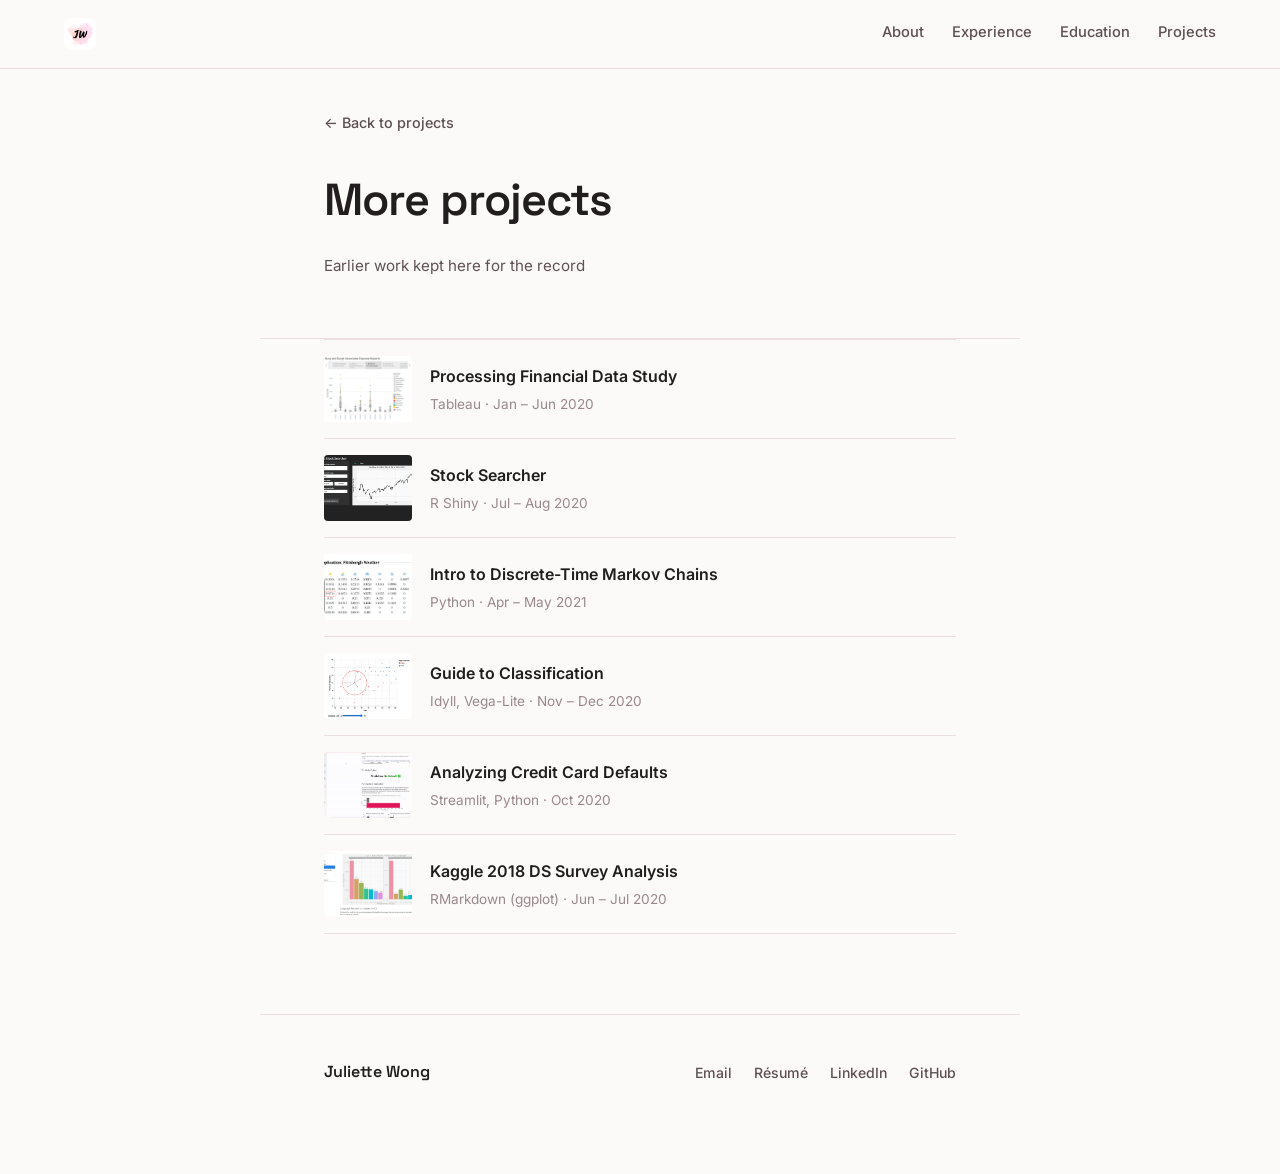
==== projects-archive.html @ bf14267d "add assets, update references" ====
<!doctype html>
<html lang="en">
  <head>
    <meta charset="UTF-8" />
    <meta name="viewport" content="width=device-width, initial-scale=1" />
    <title>More Projects Juliette Wong</title>
    <link rel="icon" type="image/svg+xml" href="assets/images/favicon.png" />
    <meta
      name="description"
      content="Archive of earlier projects by Juliette Wong."
    />
    <link rel="preconnect" href="https://fonts.googleapis.com" />
    <link rel="preconnect" href="https://fonts.gstatic.com" crossorigin />
    <link
      href="https://fonts.googleapis.com/css2?family=Space+Grotesk:wght@500;600;700&family=Inter:wght@400;500;600&display=swap"
      rel="stylesheet"
    />
    <link rel="stylesheet" href="styles.css" />
    <link rel="stylesheet" href="styles-detail.css" />
  </head>
  <body>
    <a class="skip-link" href="#main">Skip to content</a>

    <header class="site-header">
      <a class="wordmark" href="index.html">
        <img src="assets/images/favicon.png" alt="JW" width="32" height="32" />
      </a>
      <nav class="site-nav" aria-label="Primary">
        <a href="index.html#about">About</a>
        <a href="index.html#experience">Experience</a>
        <a href="index.html#education">Education</a>
        <a href="index.html#projects">Projects</a>
      </nav>
    </header>

    <main id="main">
      <div class="detail-header">
        <a class="back-link" href="index.html#projects"
          >&larr; Back to projects</a
        >
      </div>

      <div class="detail-hero">
        <h1 class="detail-title">More projects</h1>
        <p class="detail-meta">
          <span>Earlier work kept here for the record</span>
        </p>
      </div>

      <section class="section" style="border-top: none; padding-top: 0">
        <ul class="project-index">
          <li class="project-row">
            <a class="project-thumb" href="work/auditstudy.html">
              <img
                src="assets/images/proj-audit-study.png"
                alt="Static visualization of an expenses dataset"
                loading="lazy"
              />
            </a>
            <div class="project-info">
              <a class="project-title" href="work/auditstudy.html"
                >Processing Financial Data Study</a
              >
              <span class="project-meta">Tableau · Jan – Jun 2020</span>
            </div>
          </li>

          <li class="project-row">
            <a class="project-thumb" href="work/stocksearcher.html">
              <img
                src="assets/images/proj-stock-searcher.png"
                alt="Basic Stock Searcher interface"
                loading="lazy"
              />
            </a>
            <div class="project-info">
              <a class="project-title" href="work/stocksearcher.html"
                >Stock Searcher</a
              >
              <span class="project-meta">R Shiny · Jul – Aug 2020</span>
            </div>
          </li>

          <li class="project-row">
            <a
              class="project-thumb"
              href="https://github.com/jujuwong21/21344-Final-Project"
              target="_blank"
              rel="noopener"
            >
              <img
                src="assets/images/proj-markov-chains.png"
                alt="Discrete-time Markov chain diagram"
                loading="lazy"
              />
            </a>
            <div class="project-info">
              <a
                class="project-title"
                href="https://github.com/jujuwong21/21344-Final-Project"
                target="_blank"
                rel="noopener"
                >Intro to Discrete-Time Markov Chains</a
              >
              <span class="project-meta">Python · Apr – May 2021</span>
            </div>
          </li>

          <li class="project-row">
            <a
              class="project-thumb"
              href="https://github.com/jujuwong21/fp-classification_clarification"
              target="_blank"
              rel="noopener"
            >
              <img
                src="assets/images/proj-classification-guide.png"
                alt="Illustration from Guide to Classification"
                loading="lazy"
              />
            </a>
            <div class="project-info">
              <a
                class="project-title"
                href="https://github.com/jujuwong21/fp-classification_clarification"
                target="_blank"
                rel="noopener"
                >Guide to Classification</a
              >
              <span class="project-meta"
                >Idyll, Vega-Lite · Nov – Dec 2020</span
              >
            </div>
          </li>

          <li class="project-row">
            <a
              class="project-thumb"
              href="https://github.com/jujuwong21/a3-nathan-juliette-a3"
              target="_blank"
              rel="noopener"
            >
              <img
                src="assets/images/proj-credit-card-default.png"
                alt="Dashboard analyzing credit card defaults"
                loading="lazy"
              />
            </a>
            <div class="project-info">
              <a
                class="project-title"
                href="https://github.com/jujuwong21/a3-nathan-juliette-a3"
                target="_blank"
                rel="noopener"
                >Analyzing Credit Card Defaults</a
              >
              <span class="project-meta">Streamlit, Python · Oct 2020</span>
            </div>
          </li>

          <li class="project-row">
            <a
              class="project-thumb"
              href="https://jujuwong21.github.io/Kaggle-2018-Survey-Results/"
              target="_blank"
              rel="noopener"
            >
              <img
                src="assets/images/proj-kaggle-survey.png"
                alt="Kaggle 2018 Data Science Survey analysis"
                loading="lazy"
              />
            </a>
            <div class="project-info">
              <a
                class="project-title"
                href="https://jujuwong21.github.io/Kaggle-2018-Survey-Results/"
                target="_blank"
                rel="noopener"
                >Kaggle 2018 DS Survey Analysis</a
              >
              <span class="project-meta"
                >RMarkdown (ggplot) · Jun – Jul 2020</span
              >
            </div>
          </li>
        </ul>
      </section>
    </main>

    <footer class="site-footer">
      <p class="footer-name">Juliette Wong</p>
      <ul class="footer-links">
        <li><a href="mailto:juliette.wong1998@gmail.com">Email</a></li>
        <li>
          <a
            href="assets/resume/juliette-wong-resume.pdf"
            target="_blank"
            rel="noopener"
            >Résumé</a
          >
        </li>
        <li>
          <a
            href="https://www.linkedin.com/in/juliettenwong/"
            target="_blank"
            rel="noopener"
            >LinkedIn</a
          >
        </li>
        <li>
          <a href="https://github.com/jujuwong21" target="_blank" rel="noopener"
            >GitHub</a
          >
        </li>
      </ul>
    </footer>
  </body>
</html>
---- styles.css ----
/* ---------------------------------------------------------
   Tokens
--------------------------------------------------------- */
:root {
  --bg: #fcfaf9;
  --bg-alt: #f4ecec;
  --ink: #221d1f;
  --ink-soft: #5e5155;
  --ink-faint: #99898d;
  --accent: #b8697a;
  --accent-soft: #f3e1e5;
  --rule: #ebdfdf;

  --display: "Space Grotesk", "Helvetica Neue", Arial, sans-serif;
  --body: "Inter", -apple-system, BlinkMacSystemFont, "Segoe UI", sans-serif;

  --content-width: 760px;
  --gutter: clamp(24px, 6vw, 64px);
}

* {
  box-sizing: border-box;
}

html {
  scroll-behavior: smooth;
}

body {
  margin: 0;
  background: var(--bg);
  color: var(--ink);
  font-family: var(--body);
  font-size: 16px;
  line-height: 1.65;
  -webkit-font-smoothing: antialiased;
}

@media (prefers-reduced-motion: reduce) {
  html {
    scroll-behavior: auto;
  }
}

.skip-link {
  position: absolute;
  left: -999px;
  top: 0;
  background: var(--ink);
  color: var(--bg);
  padding: 12px 20px;
  z-index: 100;
}
.skip-link:focus {
  left: var(--gutter);
}

a {
  color: inherit;
}

:focus-visible {
  outline: 2px solid var(--accent);
  outline-offset: 3px;
}

/* ---------------------------------------------------------
   Header
--------------------------------------------------------- */
.site-header {
  position: sticky;
  top: 0;
  z-index: 10;
  display: flex;
  align-items: center;
  justify-content: space-between;
  padding: 18px var(--gutter);
  background: rgba(252, 250, 249, 0.9);
  backdrop-filter: blur(6px);
  border-bottom: 1px solid var(--rule);
}

.wordmark {
  display: flex;
  align-items: center;
  text-decoration: none;
}

.wordmark img {
  display: block;
  border-radius: 8px;
}

.site-nav {
  display: flex;
  gap: clamp(16px, 3vw, 28px);
}

.site-nav a {
  text-decoration: none;
  font-size: 0.92rem;
  font-weight: 500;
  color: var(--ink-soft);
  border-bottom: 1px solid transparent;
  padding-bottom: 2px;
  transition:
    color 0.15s ease,
    border-color 0.15s ease;
}

.site-nav a:hover {
  color: var(--ink);
  border-color: var(--accent);
}

/* ---------------------------------------------------------
   Hero
--------------------------------------------------------- */
.hero {
  max-width: 900px;
  margin: 0 auto;
  padding: clamp(64px, 12vw, 140px) var(--gutter) clamp(48px, 8vw, 84px);
}

.hero-kicker {
  font-size: 0.9rem;
  color: var(--accent);
  margin: 0 0 18px;
  font-weight: 600;
}

.hero-headline {
  font-family: var(--display);
  font-weight: 600;
  font-size: clamp(2.4rem, 7vw, 4.4rem);
  line-height: 1.08;
  margin: 0 0 24px;
  letter-spacing: -0.02em;
  color: var(--ink);
}

.hero-headline span {
  font-style: normal;
  color: var(--ink);
}

.hero-sub {
  max-width: 46ch;
  font-size: 1.1rem;
  color: var(--ink-soft);
  margin: 0 0 36px;
}

.hero-scroll {
  display: inline-block;
  text-decoration: none;
  color: var(--accent);
  font-size: 0.9rem;
  font-weight: 600;
  border-bottom: 1px solid var(--accent);
  padding-bottom: 3px;
}

/* ---------------------------------------------------------
   Sections (shared)
--------------------------------------------------------- */
.section {
  max-width: var(--content-width);
  margin: 0 auto;
  padding: clamp(44px, 8vw, 80px) var(--gutter);
  border-top: 1px solid var(--rule);
}

.section-heading {
  font-family: var(--display);
  font-weight: 600;
  font-size: clamp(1.5rem, 3.4vw, 1.9rem);
  margin: 0 0 28px;
  letter-spacing: -0.01em;
}

.section-head {
  display: flex;
  align-items: baseline;
  justify-content: space-between;
  gap: 16px;
  flex-wrap: wrap;
}

.resume-link {
  font-size: 0.88rem;
  font-weight: 600;
  color: var(--accent);
  text-decoration: none;
  border-bottom: 1px solid var(--accent);
  padding-bottom: 2px;
  white-space: nowrap;
}

/* ---------------------------------------------------------
   About
--------------------------------------------------------- */
.about-grid {
  display: grid;
  grid-template-columns: 180px 1fr;
  gap: clamp(24px, 5vw, 48px);
  align-items: start;
}

.about-photo {
  margin: 0;
}

.about-photo img {
  width: 100%;
  aspect-ratio: 4 / 5;
  object-fit: cover;
  border-radius: 4px;
}

.about-copy p {
  margin: 0 0 16px;
  color: var(--ink-soft);
}

.about-copy p:last-child {
  margin-bottom: 0;
}

.about-copy strong {
  color: var(--ink);
  font-weight: 600;
}

@media (max-width: 560px) {
  .about-grid {
    grid-template-columns: 1fr;
  }
  .about-photo {
    max-width: 200px;
  }
}

/* ---------------------------------------------------------
   Experience / Education / Research / Community — timeline
--------------------------------------------------------- */
.timeline {
  list-style: none;
  margin: 0;
  padding: 0;
  border-left: 1px solid var(--rule);
}

.timeline li {
  position: relative;
  padding: 0 0 22px 22px;
  display: grid;
  grid-template-columns: 172px 1fr;
  grid-template-rows: auto auto auto;
  gap: 4px 14px;
  align-items: baseline;
}

.timeline li::before {
  content: "";
  position: absolute;
  left: -4px;
  top: 6px;
  width: 7px;
  height: 7px;
  border-radius: 50%;
  background: var(--accent);
}

.timeline-date {
  font-size: 0.82rem;
  color: var(--ink-faint);
  grid-column: 1;
  grid-row: 1 / -1;
  align-self: start;
  font-variant-numeric: tabular-nums;
}

.timeline-role {
  font-weight: 600;
  grid-column: 2;
  grid-row: 1;
  color: var(--ink);
}

.timeline-promo {
  font-weight: 500;
  color: var(--ink-faint);
  font-size: 0.88em;
}

.timeline-org {
  grid-column: 2;
  grid-row: 2;
  color: var(--ink-soft);
  font-size: 0.9rem;
  text-decoration: none;
}

a.timeline-org:hover {
  color: var(--accent);
}

.timeline-bullets {
  grid-column: 2;
  grid-row: 3;
  margin: 10px 0 0;
  padding: 0 0 0 18px;
  list-style: disc;
}

.timeline-bullets li {
  display: list-item;
  padding: 0;
  color: var(--ink-soft);
  font-size: 0.92rem;
  line-height: 1.6;
  margin-bottom: 6px;
}

.timeline-bullets li::before {
  content: none;
}
.timeline-bullets li:last-child {
  margin-bottom: 0;
}

.timeline-item--muted .timeline-role,
.timeline-item--muted .timeline-org {
  opacity: 0.72;
}

@media (max-width: 560px) {
  .timeline li {
    grid-template-columns: 1fr;
    grid-template-rows: auto auto auto;
  }
  .timeline-date {
    grid-column: 1;
    grid-row: 1;
  }
  .timeline-role {
    grid-column: 1;
    grid-row: 2;
  }
  .timeline-org {
    grid-column: 1;
    grid-row: 3;
  }
  .timeline-bullets {
    grid-column: 1;
    grid-row: 4;
  }
}

/* ---------------------------------------------------------
   Projects — index list
--------------------------------------------------------- */
.project-index {
  list-style: none;
  margin: 0;
  padding: 0;
}

.project-row {
  display: grid;
  grid-template-columns: 88px 1fr;
  gap: 18px;
  align-items: center;
  padding: 16px 0;
  border-top: 1px solid var(--rule);
}

.project-row:last-child {
  border-bottom: 1px solid var(--rule);
}

.project-thumb {
  display: block;
  aspect-ratio: 4 / 3;
  overflow: hidden;
  border-radius: 4px;
  background: var(--bg-alt);
}

.project-thumb img {
  width: 100%;
  height: 100%;
  object-fit: cover;
  display: block;
  transition: transform 0.35s ease;
}

.project-row a.project-thumb:hover img {
  transform: scale(1.05);
}

.project-thumb--soon img {
  opacity: 0.5;
}

.project-info {
  display: flex;
  flex-direction: column;
  gap: 3px;
}

.project-title {
  font-weight: 600;
  text-decoration: none;
  color: var(--ink);
}

.project-row a.project-title:hover {
  color: var(--accent);
}

.project-title--soon {
  color: var(--ink-faint);
}

.project-meta {
  font-size: 0.85rem;
  color: var(--ink-faint);
}

@media (max-width: 480px) {
  .project-row {
    grid-template-columns: 60px 1fr;
    gap: 12px;
  }
}

/* ---------------------------------------------------------
   Footer
--------------------------------------------------------- */
.site-footer {
  max-width: var(--content-width);
  margin: 0 auto;
  padding: 44px var(--gutter) 88px;
  border-top: 1px solid var(--rule);
  display: flex;
  flex-wrap: wrap;
  align-items: center;
  justify-content: space-between;
  gap: 16px;
}

.footer-name {
  font-family: var(--display);
  font-weight: 600;
  margin: 0;
}

.footer-links {
  list-style: none;
  display: flex;
  gap: 22px;
  margin: 0;
  padding: 0;
}

.footer-links a {
  text-decoration: none;
  color: var(--ink-soft);
  font-size: 0.88rem;
  font-weight: 500;
}

.footer-links a:hover {
  color: var(--accent);
}
---- styles-detail.css ----
/* ---------------------------------------------------------
   Project detail page — extends styles-v3.css tokens
--------------------------------------------------------- */

.detail-header {
  max-width: var(--content-width);
  margin: 0 auto;
  padding: 40px var(--gutter) 0;
}

.back-link {
  display: inline-flex;
  align-items: center;
  gap: 6px;
  text-decoration: none;
  color: var(--ink-soft);
  font-size: 0.9rem;
  font-weight: 500;
}

.back-link:hover { color: var(--accent); }

.detail-hero {
  max-width: var(--content-width);
  margin: 0 auto;
  padding: 28px var(--gutter) 40px;
  border-bottom: 1px solid var(--rule);
}

.detail-title {
  font-family: var(--display);
  font-weight: 600;
  font-size: clamp(2rem, 5vw, 2.8rem);
  letter-spacing: -0.02em;
  margin: 0 0 16px;
}

.detail-meta {
  display: flex;
  flex-wrap: wrap;
  gap: 8px 14px;
  align-items: center;
  color: var(--ink-soft);
  font-size: 0.95rem;
  margin: 0 0 20px;
}

.detail-meta .dot {
  width: 3px;
  height: 3px;
  border-radius: 50%;
  background: var(--ink-faint);
  display: inline-block;
}

.detail-link {
  display: inline-block;
  text-decoration: none;
  color: var(--accent);
  font-weight: 600;
  font-size: 0.92rem;
  border-bottom: 1px solid var(--accent);
  padding-bottom: 2px;
}

.detail-body {
  max-width: var(--content-width);
  margin: 0 auto;
  padding: 40px var(--gutter) 80px;
}

.detail-body h2 {
  font-family: var(--display);
  font-weight: 600;
  font-size: 1.3rem;
  letter-spacing: -0.01em;
  margin: 40px 0 16px;
}

.detail-body h2:first-child { margin-top: 0; }

.detail-body p {
  color: var(--ink-soft);
  margin: 0 0 18px;
}

.detail-body strong { color: var(--ink); font-weight: 600; }

.detail-figure {
  margin: 28px 0;
}

.detail-figure img {
  width: 100%;
  border-radius: 6px;
  display: block;
  border: 1px solid var(--rule);
}

.detail-figure figcaption {
  margin-top: 10px;
  font-size: 0.85rem;
  color: var(--ink-faint);
}

.figure-pair {
  display: grid;
  grid-template-columns: 1fr 1fr;
  gap: 20px;
  margin: 28px 0;
}

.figure-pair .detail-figure { margin: 0; }

@media (max-width: 560px) {
  .figure-pair { grid-template-columns: 1fr; }
}
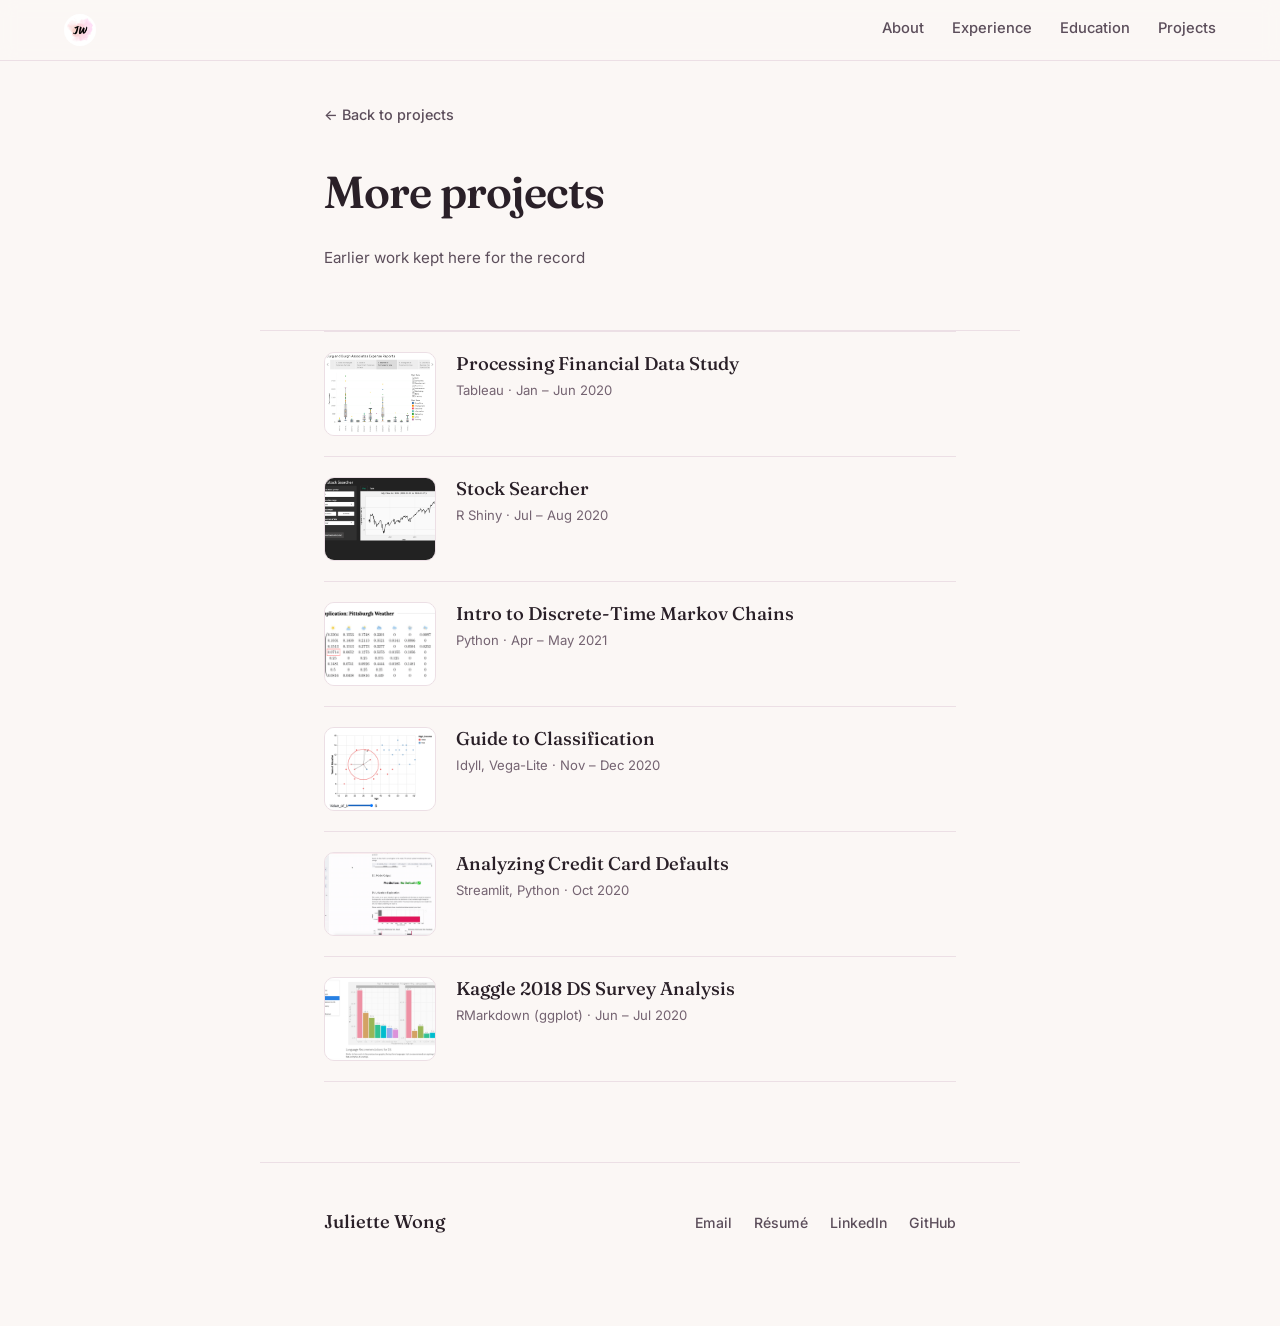
==== commit 7f9636ae: "Redesign: cardigan palette, Fraunces headings, photo hero, community cards, dark mode Co-Authored-By" ====
--- a/projects-archive.html
+++ b/projects-archive.html
@@ -12,7 +12,7 @@
     <link rel="preconnect" href="https://fonts.googleapis.com" />
     <link rel="preconnect" href="https://fonts.gstatic.com" crossorigin />
     <link
-      href="https://fonts.googleapis.com/css2?family=Space+Grotesk:wght@500;600;700&family=Inter:wght@400;500;600&display=swap"
+      href="https://fonts.googleapis.com/css2?family=Fraunces:ital,opsz,wght@0,9..144,400..600;1,9..144,400..600&family=Inter:wght@400;500;600&display=swap"
       rel="stylesheet"
     />
     <link rel="stylesheet" href="styles.css" />
--- a/styles.css
+++ b/styles.css
@@ -1,21 +1,43 @@
 /* ---------------------------------------------------------
-   Tokens
+   Tokens — palette taken from a lilac-pink cardigan:
+   lilac-pink accent, cream base, gold-button details
 --------------------------------------------------------- */
 :root {
-  --bg: #fcfaf9;
-  --bg-alt: #f4ecec;
-  --ink: #221d1f;
-  --ink-soft: #5e5155;
-  --ink-faint: #99898d;
-  --accent: #b8697a;
-  --accent-soft: #f3e1e5;
-  --rule: #ebdfdf;
-
-  --display: "Space Grotesk", "Helvetica Neue", Arial, sans-serif;
+  --bg: #fbf7f5;
+  --bg-alt: #f6e9f0;
+  --ink: #2a2028;
+  --ink-soft: #5c4e5b;
+  --ink-faint: #746371;
+  --accent: #9b4f82;
+  --accent-soft: #efdbe7;
+  --gold: #a07a2c;
+  --rule: #ecdfe5;
+  --header-bg: rgba(251, 247, 245, 0.88);
+  --blob: linear-gradient(135deg, #f3d9e8 0%, #ead7f0 55%, #f8e6d6 100%);
+
+  --display: "Fraunces", Georgia, "Times New Roman", serif;
   --body: "Inter", -apple-system, BlinkMacSystemFont, "Segoe UI", sans-serif;
 
   --content-width: 760px;
-  --gutter: clamp(24px, 6vw, 64px);
+  --gutter: clamp(20px, 6vw, 64px);
+
+  color-scheme: light dark;
+}
+
+@media (prefers-color-scheme: dark) {
+  :root {
+    --bg: #1d161c;
+    --bg-alt: #2a1f28;
+    --ink: #f3e9ef;
+    --ink-soft: #cbbac6;
+    --ink-faint: #a3909f;
+    --accent: #e3a6cc;
+    --accent-soft: #3a2835;
+    --gold: #d4b06a;
+    --rule: #3a2d37;
+    --header-bg: rgba(29, 22, 28, 0.88);
+    --blob: linear-gradient(135deg, #4a2e42 0%, #3d2c4a 55%, #4a3528 100%);
+  }
 }
 
 * {
@@ -24,6 +46,7 @@
 
 html {
   scroll-behavior: smooth;
+  scroll-padding-top: 80px;
 }
 
 body {
@@ -36,9 +59,19 @@
   -webkit-font-smoothing: antialiased;
 }
 
+::selection {
+  background: var(--accent-soft);
+  color: var(--ink);
+}
+
 @media (prefers-reduced-motion: reduce) {
   html {
     scroll-behavior: auto;
+  }
+  *,
+  *::before,
+  *::after {
+    transition: none !important;
   }
 }
 
@@ -64,6 +97,24 @@
   outline-offset: 3px;
 }
 
+/* Shared underlined-link treatment: accent text, gold underline on hover */
+.hero-scroll,
+.resume-link,
+.detail-link {
+  color: var(--accent);
+  font-weight: 600;
+  text-decoration: none;
+  border-bottom: 1px solid currentColor;
+  padding-bottom: 2px;
+  transition: border-color 0.15s ease;
+}
+
+.hero-scroll:hover,
+.resume-link:hover,
+.detail-link:hover {
+  border-color: var(--gold);
+}
+
 /* ---------------------------------------------------------
    Header
 --------------------------------------------------------- */
@@ -74,26 +125,32 @@
   display: flex;
   align-items: center;
   justify-content: space-between;
-  padding: 18px var(--gutter);
-  background: rgba(252, 250, 249, 0.9);
-  backdrop-filter: blur(6px);
+  gap: 16px;
+  padding: 14px var(--gutter);
+  background: var(--header-bg);
+  backdrop-filter: blur(8px);
+  -webkit-backdrop-filter: blur(8px);
   border-bottom: 1px solid var(--rule);
 }
 
 .wordmark {
   display: flex;
   align-items: center;
+  flex-shrink: 0;
   text-decoration: none;
 }
 
 .wordmark img {
   display: block;
-  border-radius: 8px;
+  border-radius: 50%;
+  background: #fff;
 }
 
 .site-nav {
   display: flex;
-  gap: clamp(16px, 3vw, 28px);
+  flex-wrap: wrap;
+  justify-content: flex-end;
+  gap: 4px clamp(14px, 3vw, 28px);
 }
 
 .site-nav a {
@@ -110,55 +167,96 @@
 
 .site-nav a:hover {
   color: var(--ink);
-  border-color: var(--accent);
+  border-color: var(--gold);
 }
 
 /* ---------------------------------------------------------
    Hero
 --------------------------------------------------------- */
 .hero {
-  max-width: 900px;
+  max-width: 980px;
   margin: 0 auto;
-  padding: clamp(64px, 12vw, 140px) var(--gutter) clamp(48px, 8vw, 84px);
+  padding: clamp(48px, 10vw, 120px) var(--gutter) clamp(48px, 8vw, 96px);
+  display: grid;
+  grid-template-columns: 1fr minmax(200px, 300px);
+  gap: clamp(32px, 6vw, 72px);
+  align-items: center;
 }
 
 .hero-kicker {
-  font-size: 0.9rem;
+  font-size: 0.8rem;
+  font-weight: 600;
+  letter-spacing: 0.08em;
+  text-transform: uppercase;
   color: var(--accent);
   margin: 0 0 18px;
-  font-weight: 600;
 }
 
 .hero-headline {
   font-family: var(--display);
-  font-weight: 600;
-  font-size: clamp(2.4rem, 7vw, 4.4rem);
-  line-height: 1.08;
+  font-weight: 500;
+  font-optical-sizing: auto;
+  font-size: clamp(2.6rem, 7vw, 4.6rem);
+  line-height: 1.04;
   margin: 0 0 24px;
   letter-spacing: -0.02em;
   color: var(--ink);
 }
 
 .hero-headline span {
-  font-style: normal;
-  color: var(--ink);
+  font-style: italic;
+  color: var(--accent);
 }
 
 .hero-sub {
-  max-width: 46ch;
+  max-width: 44ch;
   font-size: 1.1rem;
   color: var(--ink-soft);
-  margin: 0 0 36px;
+  margin: 0 0 32px;
 }
 
 .hero-scroll {
   display: inline-block;
-  text-decoration: none;
-  color: var(--accent);
   font-size: 0.9rem;
-  font-weight: 600;
-  border-bottom: 1px solid var(--accent);
-  padding-bottom: 3px;
+}
+
+.hero-photo {
+  position: relative;
+  margin: 0;
+}
+
+/* Watercolor-ish blob behind the portrait, echoing the favicon */
+.hero-photo::before {
+  content: "";
+  position: absolute;
+  inset: -8% -10% -6% -8%;
+  background: var(--blob);
+  border-radius: 46% 54% 52% 48% / 55% 45% 55% 45%;
+  filter: blur(2px);
+  z-index: 0;
+}
+
+.hero-photo img {
+  position: relative;
+  z-index: 1;
+  display: block;
+  width: 100%;
+  height: auto;
+  aspect-ratio: 4 / 5;
+  object-fit: cover;
+  border-radius: 999px 999px 18px 18px;
+  border: 6px solid var(--bg);
+}
+
+@media (max-width: 680px) {
+  .hero {
+    grid-template-columns: 1fr;
+  }
+  .hero-photo {
+    order: -1;
+    width: min(62%, 240px);
+    margin-bottom: 8px;
+  }
 }
 
 /* ---------------------------------------------------------
@@ -173,8 +271,8 @@
 
 .section-heading {
   font-family: var(--display);
-  font-weight: 600;
-  font-size: clamp(1.5rem, 3.4vw, 1.9rem);
+  font-weight: 500;
+  font-size: clamp(1.7rem, 3.6vw, 2.1rem);
   margin: 0 0 28px;
   letter-spacing: -0.01em;
 }
@@ -183,39 +281,25 @@
   display: flex;
   align-items: baseline;
   justify-content: space-between;
-  gap: 16px;
+  gap: 4px 16px;
   flex-wrap: wrap;
+  margin-bottom: 28px;
+}
+
+.section-head .section-heading {
+  margin: 0;
 }
 
 .resume-link {
   font-size: 0.88rem;
-  font-weight: 600;
-  color: var(--accent);
-  text-decoration: none;
-  border-bottom: 1px solid var(--accent);
-  padding-bottom: 2px;
   white-space: nowrap;
 }
 
 /* ---------------------------------------------------------
    About
 --------------------------------------------------------- */
-.about-grid {
-  display: grid;
-  grid-template-columns: 180px 1fr;
-  gap: clamp(24px, 5vw, 48px);
-  align-items: start;
-}
-
-.about-photo {
-  margin: 0;
-}
-
-.about-photo img {
-  width: 100%;
-  aspect-ratio: 4 / 5;
-  object-fit: cover;
-  border-radius: 4px;
+.about-copy {
+  max-width: 62ch;
 }
 
 .about-copy p {
@@ -232,17 +316,8 @@
   font-weight: 600;
 }
 
-@media (max-width: 560px) {
-  .about-grid {
-    grid-template-columns: 1fr;
-  }
-  .about-photo {
-    max-width: 200px;
-  }
-}
-
-/* ---------------------------------------------------------
-   Experience / Education / Research / Community — timeline
+/* ---------------------------------------------------------
+   Experience / Education / Research — timeline
 --------------------------------------------------------- */
 .timeline {
   list-style: none;
@@ -253,23 +328,28 @@
 
 .timeline li {
   position: relative;
-  padding: 0 0 22px 22px;
+  padding: 0 0 26px 24px;
   display: grid;
-  grid-template-columns: 172px 1fr;
+  grid-template-columns: 160px 1fr;
   grid-template-rows: auto auto auto;
-  gap: 4px 14px;
+  gap: 4px 16px;
   align-items: baseline;
+}
+
+.timeline li:last-child {
+  padding-bottom: 0;
 }
 
 .timeline li::before {
   content: "";
   position: absolute;
-  left: -4px;
-  top: 6px;
-  width: 7px;
-  height: 7px;
+  left: -5px;
+  top: 7px;
+  width: 9px;
+  height: 9px;
   border-radius: 50%;
-  background: var(--accent);
+  background: var(--gold);
+  box-shadow: 0 0 0 3px var(--bg);
 }
 
 .timeline-date {
@@ -278,6 +358,7 @@
   grid-column: 1;
   grid-row: 1 / -1;
   align-self: start;
+  padding-top: 2px;
   font-variant-numeric: tabular-nums;
 }
 
@@ -302,8 +383,18 @@
   text-decoration: none;
 }
 
+a.timeline-org {
+  text-decoration: underline;
+  text-decoration-color: var(--rule);
+  text-underline-offset: 3px;
+  transition:
+    color 0.15s ease,
+    text-decoration-color 0.15s ease;
+}
+
 a.timeline-org:hover {
   color: var(--accent);
+  text-decoration-color: var(--gold);
 }
 
 .timeline-bullets {
@@ -323,11 +414,22 @@
   margin-bottom: 6px;
 }
 
+.timeline-bullets li::marker {
+  color: var(--accent);
+}
+
 .timeline-bullets li::before {
   content: none;
 }
 .timeline-bullets li:last-child {
   margin-bottom: 0;
+}
+
+/* Inline links inside bullets read as body text, not as an org line */
+.timeline-bullets a.timeline-org {
+  font-size: inherit;
+  color: var(--ink);
+  font-weight: 500;
 }
 
 .timeline-item--muted .timeline-role,
@@ -358,6 +460,113 @@
   }
 }
 
+.group-heading {
+  font-family: var(--body);
+  font-size: 0.78rem;
+  font-weight: 600;
+  color: var(--ink-faint);
+  text-transform: uppercase;
+  letter-spacing: 0.08em;
+  margin: 0 0 16px;
+}
+
+* + .group-heading {
+  margin-top: 40px;
+}
+
+/* ---------------------------------------------------------
+   Community — cards
+--------------------------------------------------------- */
+.community {
+  max-width: none;
+  border-top: 0;
+  background: var(--bg-alt);
+}
+
+.community > * {
+  max-width: calc(var(--content-width) - 2 * var(--gutter));
+  margin-left: auto;
+  margin-right: auto;
+}
+
+.card-grid {
+  display: grid;
+  grid-template-columns: repeat(auto-fit, minmax(240px, 1fr));
+  gap: 16px;
+}
+
+.card {
+  display: flex;
+  flex-direction: column;
+  gap: 6px;
+  padding: 20px 22px;
+  background: var(--bg);
+  border: 1px solid var(--rule);
+  border-radius: 14px;
+}
+
+.card-date {
+  font-size: 0.78rem;
+  color: var(--ink-faint);
+  font-variant-numeric: tabular-nums;
+}
+
+.card-title {
+  margin: 0;
+  font-family: var(--display);
+  font-weight: 500;
+  font-size: 1.2rem;
+  line-height: 1.25;
+}
+
+.card-body {
+  margin: 0;
+  font-size: 0.9rem;
+  color: var(--ink-soft);
+  flex: 1;
+}
+
+.card-link {
+  align-self: flex-start;
+  margin-top: 6px;
+  font-size: 0.85rem;
+  font-weight: 600;
+  color: var(--accent);
+  text-decoration: none;
+  border-bottom: 1px solid transparent;
+  transition: border-color 0.15s ease;
+}
+
+.card-link:hover {
+  border-color: var(--gold);
+}
+
+.video-embed {
+  margin-top: 0;
+  margin-bottom: 16px;
+}
+
+.video-frame {
+  aspect-ratio: 16 / 9;
+  border-radius: 14px;
+  overflow: hidden;
+  background: var(--ink);
+  border: 1px solid var(--rule);
+}
+
+.video-frame iframe {
+  display: block;
+  width: 100%;
+  height: 100%;
+  border: 0;
+}
+
+.video-embed figcaption {
+  margin-top: 10px;
+  font-size: 0.85rem;
+  color: var(--ink-faint);
+}
+
 /* ---------------------------------------------------------
    Projects — index list
 --------------------------------------------------------- */
@@ -369,10 +578,10 @@
 
 .project-row {
   display: grid;
-  grid-template-columns: 88px 1fr;
-  gap: 18px;
-  align-items: center;
-  padding: 16px 0;
+  grid-template-columns: 112px 1fr;
+  gap: 20px;
+  align-items: start;
+  padding: 20px 0;
   border-top: 1px solid var(--rule);
 }
 
@@ -384,8 +593,9 @@
   display: block;
   aspect-ratio: 4 / 3;
   overflow: hidden;
-  border-radius: 4px;
+  border-radius: 10px;
   background: var(--bg-alt);
+  border: 1px solid var(--rule);
 }
 
 .project-thumb img {
@@ -400,39 +610,42 @@
   transform: scale(1.05);
 }
 
-.project-thumb--soon img {
-  opacity: 0.5;
-}
-
 .project-info {
   display: flex;
   flex-direction: column;
-  gap: 3px;
+  gap: 4px;
 }
 
 .project-title {
-  font-weight: 600;
+  font-family: var(--display);
+  font-weight: 500;
+  font-size: 1.15rem;
+  line-height: 1.3;
   text-decoration: none;
   color: var(--ink);
+  transition: color 0.15s ease;
 }
 
 .project-row a.project-title:hover {
   color: var(--accent);
 }
 
-.project-title--soon {
-  color: var(--ink-faint);
+.project-desc {
+  margin: 0;
+  font-size: 0.9rem;
+  line-height: 1.55;
+  color: var(--ink-soft);
 }
 
 .project-meta {
-  font-size: 0.85rem;
+  font-size: 0.82rem;
   color: var(--ink-faint);
 }
 
 @media (max-width: 480px) {
   .project-row {
-    grid-template-columns: 60px 1fr;
-    gap: 12px;
+    grid-template-columns: 72px 1fr;
+    gap: 14px;
   }
 }
 
@@ -451,16 +664,23 @@
   gap: 16px;
 }
 
+/* Pink community band already separates main from the footer */
+main:has(> .community:last-child) + .site-footer {
+  border-top: 0;
+}
+
 .footer-name {
   font-family: var(--display);
-  font-weight: 600;
+  font-weight: 500;
+  font-size: 1.15rem;
   margin: 0;
 }
 
 .footer-links {
   list-style: none;
   display: flex;
-  gap: 22px;
+  flex-wrap: wrap;
+  gap: 8px 22px;
   margin: 0;
   padding: 0;
 }
@@ -470,6 +690,7 @@
   color: var(--ink-soft);
   font-size: 0.88rem;
   font-weight: 500;
+  transition: color 0.15s ease;
 }
 
 .footer-links a:hover {
